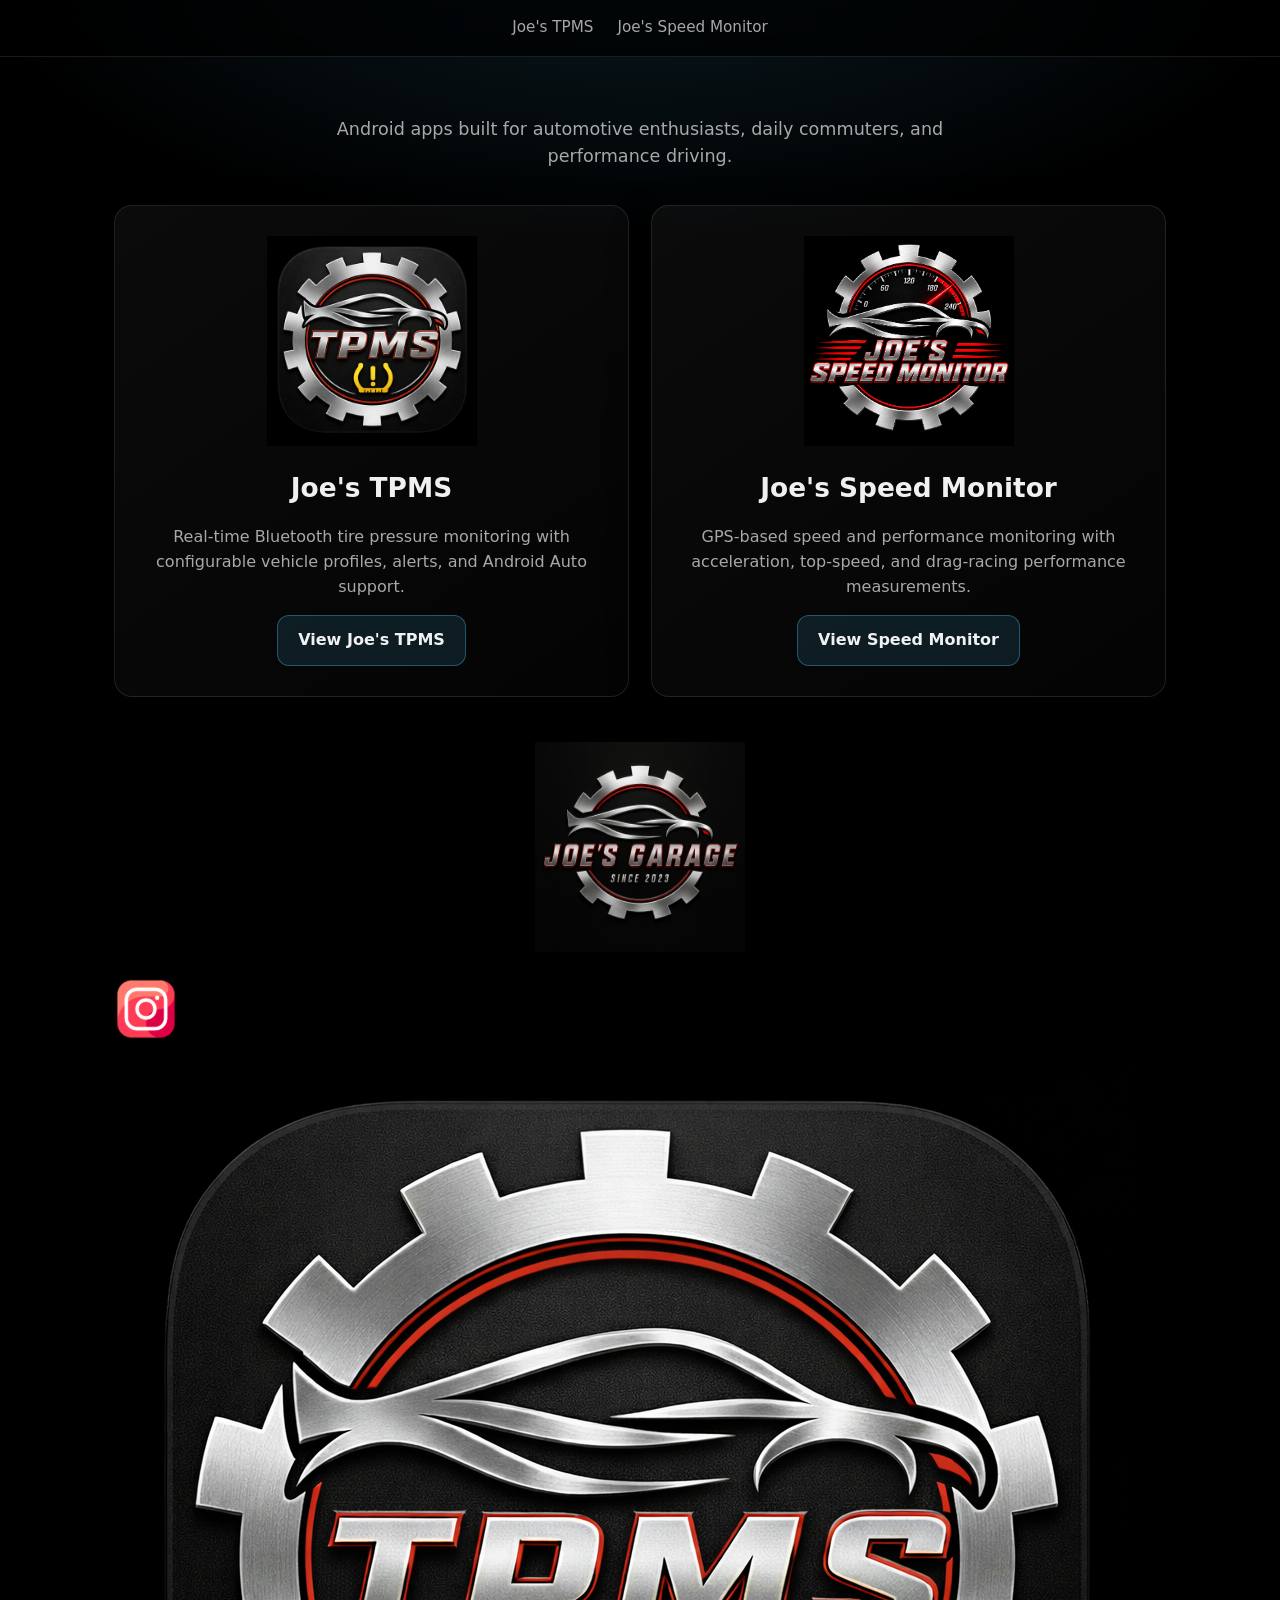
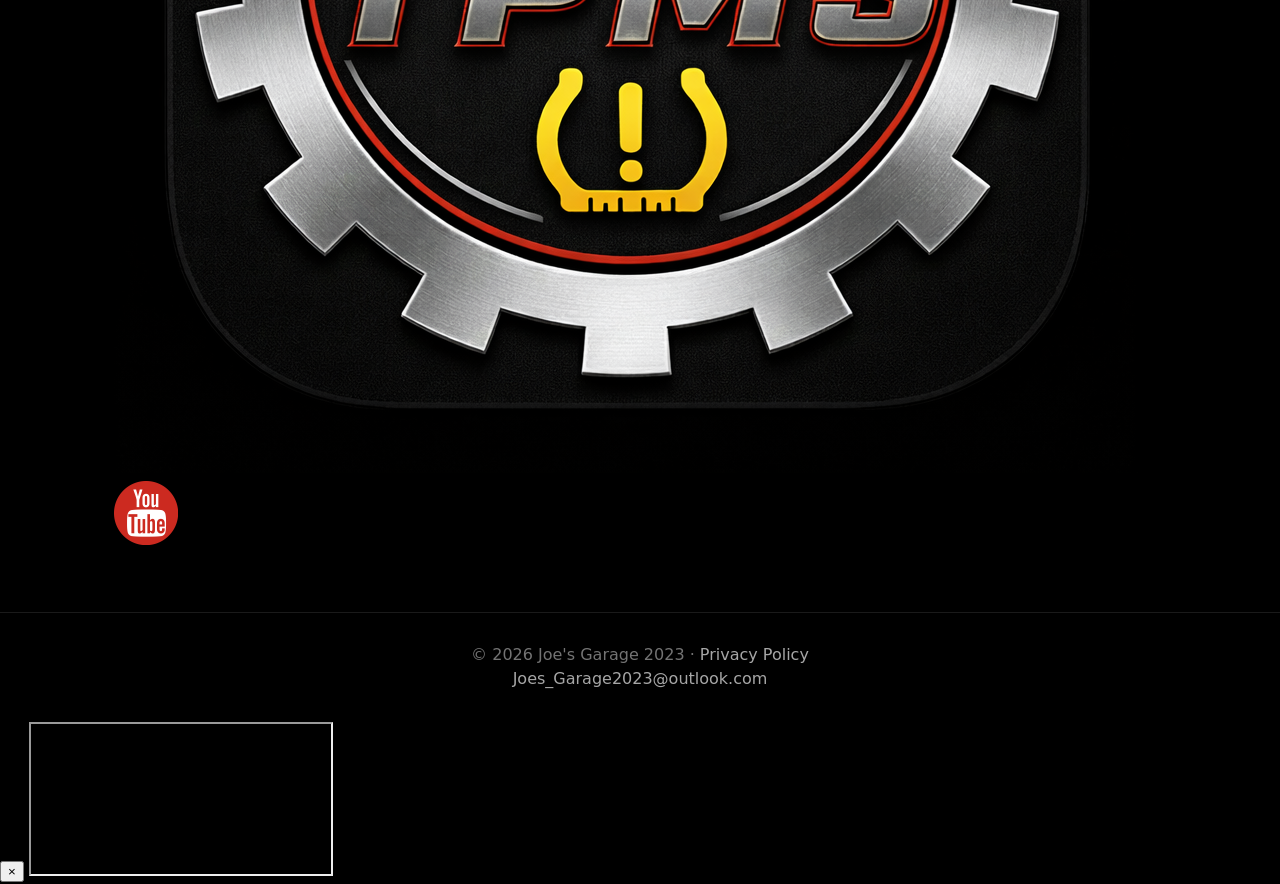
==== index.html @ 5825cf10 "Change Google Play link to developer page Updated Google Play link to point to developer page." ====
<!DOCTYPE html>
<html lang="en">

<head>
    <meta charset="UTF-8">

    <meta
        name="viewport"
        content="width=device-width, initial-scale=1.0"
    >

    <title>Joe's Garage Apps</title>

    <meta
        name="description"
        content="Official website for Joe's Garage 2023 Android apps."
    >

    <link rel="stylesheet" href="/style.css">
</head>

<body>


<header class="site-header">

    <div class="header-inner">

        <nav class="nav-links">

            <a href="/tpms/">
                Joe's TPMS
            </a>

            <a href="/speed-monitor/">
                Joe's Speed Monitor
            </a>

        </nav>

    </div>

</header>


<main class="container">


    <!-- INTRO -->

    <section class="hero">

        <p>
            Android apps built for automotive enthusiasts,
            daily commuters, and performance driving.
        </p>

    </section>


    <!-- APPS -->

    <section class="app-grid">


        <!-- JOE'S TPMS -->

        <article class="app-card">

            <img
                src="/TPMS.png"
                alt="Joe's TPMS"
                class="app-logo"
            >

            <h2>
                Joe's TPMS
            </h2>

            <p>
                Real-time Bluetooth tire pressure monitoring
                with configurable vehicle profiles, alerts,
                and Android Auto support.
            </p>

            <a
                href="/tpms/"
                class="btn"
            >
                View Joe's TPMS
            </a>

        </article>


        <!-- JOE'S SPEED MONITOR -->

        <article class="app-card">

            <img
                src="/speedmonitor.png"
                alt="Joe's Speed Monitor"
                class="app-logo"
            >

            <h2>
                Joe's Speed Monitor
            </h2>

            <p>
                GPS-based speed and performance monitoring
                with acceleration, top-speed, and
                drag-racing performance measurements.
            </p>

            <a
                href="/speed-monitor/"
                class="btn"
            >
                View Speed Monitor
            </a>

        </article>


    </section>


    <!-- MAIN JOE'S GARAGE LOGO -->

    <section class="main-logo-section">

        <img
            src="/main.png"
            alt="Joe's Garage 2023"
            class="main-logo"
        >

    </section>


    <!-- SOCIAL / APP LINKS -->

    <section class="social">

        <!-- Instagram -->

        <a
            href="https://www.instagram.com/joes_garage2023"
            target="_blank"
            rel="noopener noreferrer"
            aria-label="Joe's Garage on Instagram"
        >
            <img
                src="/instagram.png"
                alt="Instagram"
            >
        </a>


        <!-- Google Play -->

        <a
    href="https://play.google.com/store/apps/dev?id=6272658135856942278&hl=en_CA"
    target="_blank"
    rel="noopener noreferrer"
    aria-label="Joe's Garage apps on Google Play"
>
    <img
        src="/TPMS.png"
        alt="Google Play"
    >
</a>


        <!-- YouTube -->

        <a
            href="#"
            onclick="openModal(); return false;"
            aria-label="Joe's Garage on YouTube"
        >
            <img
                src="/youtube.png"
                alt="YouTube"
            >
        </a>

    </section>


</main>


<!-- FOOTER -->

<footer>

    © <span id="year"></span> Joe's Garage 2023 ·

    <a
        href="https://www.freeprivacypolicy.com/live/7d943981-0a21-4744-9359-4c369d4d8d38"
        target="_blank"
        rel="noopener noreferrer"
    >
        Privacy Policy
    </a>

    <br>

    <a href="mailto:Joes_Garage2023@outlook.com">
        Joes_Garage2023@outlook.com
    </a>

</footer>


<!-- YOUTUBE VIDEO MODAL -->

<div
    class="modal"
    id="videoModal"
    onclick="closeModal(event)"
>

    <div class="modal-content">

        <button
            class="modal-close"
            onclick="closeModal()"
            aria-label="Close video"
        >
            ×
        </button>

        <iframe
            src="https://www.youtube.com/embed/DjFvIs5jUjI"
            title="Joe's Garage YouTube Video"
            allow="accelerometer; autoplay; clipboard-write; encrypted-media; gyroscope; picture-in-picture"
            allowfullscreen
        >
        </iframe>

    </div>

</div>


<script>

    document.getElementById("year").textContent =
        new Date().getFullYear();


    function openModal() {

        document.getElementById("videoModal").style.display =
            "flex";

    }


    function closeModal(event) {

        if (
            !event ||
            event.target.id === "videoModal"
        ) {

            document.getElementById("videoModal").style.display =
                "none";

        }

    }

</script>


</body>

</html>
---- style.css ----
:root {
    --bg: #000000;
    --panel: #0b0b0b;
    --panel2: #111111;
    --border: rgba(255, 255, 255, .10);
    --text: rgba(255, 255, 255, .94);
    --muted: rgba(255, 255, 255, .65);
    --muted2: rgba(255, 255, 255, .45);
    --accent: #4fc3f7;
    --radius: 18px;
    --max: 1100px;
    --shadow: 0 15px 40px rgba(0, 0, 0, .45);
}


/* GLOBAL */

* {
    box-sizing: border-box;
}

html,
body {
    margin: 0;
    min-height: 100%;
}

body {
    background:
        radial-gradient(
            1000px 500px at 50% -100px,
            rgba(79, 195, 247, .15),
            transparent 70%
        ),
        var(--bg);

    color: var(--text);

    font-family:
        ui-sans-serif,
        system-ui,
        -apple-system,
        BlinkMacSystemFont,
        "Segoe UI",
        Roboto,
        Arial,
        sans-serif;

    line-height: 1.55;
}

a {
    color: inherit;
    text-decoration: none;
}

.container {
    width: 100%;
    max-width: var(--max);
    margin: 0 auto;
    padding: 24px;
}


/* HEADER */

.site-header {
    border-bottom: 1px solid var(--border);
    background: rgba(0, 0, 0, .7);
    backdrop-filter: blur(12px);

    position: sticky;
    top: 0;
    z-index: 20;
}

.header-inner {
    max-width: var(--max);
    margin: 0 auto;
    padding: 16px 24px;

    display: flex;
    align-items: center;
    justify-content: center;
    gap: 20px;
}

.site-name {
    font-size: 1.1rem;
    font-weight: 800;
    letter-spacing: .03em;
}

.nav-links {
    display: flex;
    gap: 24px;
    align-items: center;
    justify-content: center;
}

.nav-links a {
    color: var(--muted);
    font-size: .95rem;

    transition: color .2s ease;
}

.nav-links a:hover {
    color: var(--text);
}


/* HOMEPAGE INTRO */

.hero {
    padding: 35px 0 15px;
    text-align: center;
}

.hero p {
    max-width: 620px;
    margin: 0 auto;

    color: var(--muted);
    font-size: 1.1rem;
}


/* APP CARDS */

.app-grid {
    display: grid;
    grid-template-columns: repeat(2, 1fr);

    gap: 22px;

    margin: 20px 0 35px;
}

.app-card {
    background:
        linear-gradient(
            145deg,
            rgba(255, 255, 255, .045),
            rgba(255, 255, 255, .015)
        );

    border: 1px solid var(--border);
    border-radius: var(--radius);

    padding: 30px;

    text-align: center;

    box-shadow: var(--shadow);

    transition:
        transform .25s ease,
        border-color .25s ease,
        box-shadow .25s ease;
}

.app-card:hover {
    transform: translateY(-4px);

    border-color: rgba(79, 195, 247, .35);

    box-shadow:
        0 20px 50px rgba(0, 0, 0, .5),
        0 0 25px rgba(79, 195, 247, .08);
}

.app-logo {
    width: 100%;
    max-width: 210px;
    height: 210px;

    object-fit: contain;

    margin: 0 auto 22px;

    display: block;
}

.app-card h2 {
    margin: 0 0 10px;

    font-size: 1.65rem;
}

.app-card p {
    color: var(--muted);

    min-height: 74px;
}


/* MAIN JOE'S GARAGE LOGO */

.main-logo-section {
    text-align: center;

    padding: 10px 0 25px;
}

.main-logo {
    width: 210px;
    height: 210px;

    object-fit: contain;

    display: block;

    margin: 0 auto;
}


/* BUTTONS */

.btn {
    display: inline-block;

    padding: 12px 20px;

    border-radius: 12px;

    border: 1px solid rgba(79, 195, 247, .35);

    background: rgba(79, 195, 247, .12);

    color: var(--text);

    font-weight: 700;

    transition:
        background .2s ease,
        border-color .2s ease;
}

.btn:hover {
    background: rgba(79, 195, 247, .22);

    border-color: rgba(79, 195, 247, .55);
}

.btn.secondary {
    background: rgba(255, 255, 255, .06);

    border-color: var(--border);
}

.btn.disabled {
    opacity: .5;

    cursor: default;
}


/* APP DETAIL PAGES */

.app-hero {
    text-align: center;

    padding: 55px 0 30px;
}

.app-hero img {
    max-width: 230px;

    width: 100%;

    object-fit: contain;
}

.app-hero h1 {
    margin-bottom: 8px;
}

.app-hero p {
    color: var(--muted);
}

.content-grid {
    display: grid;

    grid-template-columns: repeat(2, 1fr);

    gap: 20px;

    margin-top: 30px;
}

.card {
    background: var(--panel);

    border: 1px solid var(--border);

    border-radius: var(--radius);

    padding: 24px;

    box-shadow: var(--shadow);
}

.card h2 {
    margin-top: 0;
}

.card p,
.card li {
    color: var(--muted);
}

.feature-list {
    padding-left: 22px;
}


/* FOOTER */

footer {
    border-top: 1px solid var(--border);

    color: var(--muted2);

    text-align: center;

    padding: 30px 20px;

    margin-top: 35px;
}

footer a {
    color: var(--muted);
}

footer a:hover {
    color: var(--text);
}


/* MOBILE */

@media (max-width: 800px) {

    .container {
        padding: 18px;
    }

    .app-grid,
    .content-grid {
        grid-template-columns: 1fr;
    }

    .header-inner {
        flex-direction: column;

        gap: 10px;

        padding: 14px 18px;
    }

    .nav-links {
        gap: 18px;
    }

    .hero {
        padding: 28px 0 12px;
    }

    .hero p {
        font-size: 1rem;
    }

    .app-grid {
        margin-top: 18px;
    }

    .app-card {
        padding: 24px;
    }

    .app-card p {
        min-height: auto;
    }

    .main-logo {
        width: 190px;
        height: 190px;
    }

    .main-logo-section {
        padding-top: 5px;
    }
}
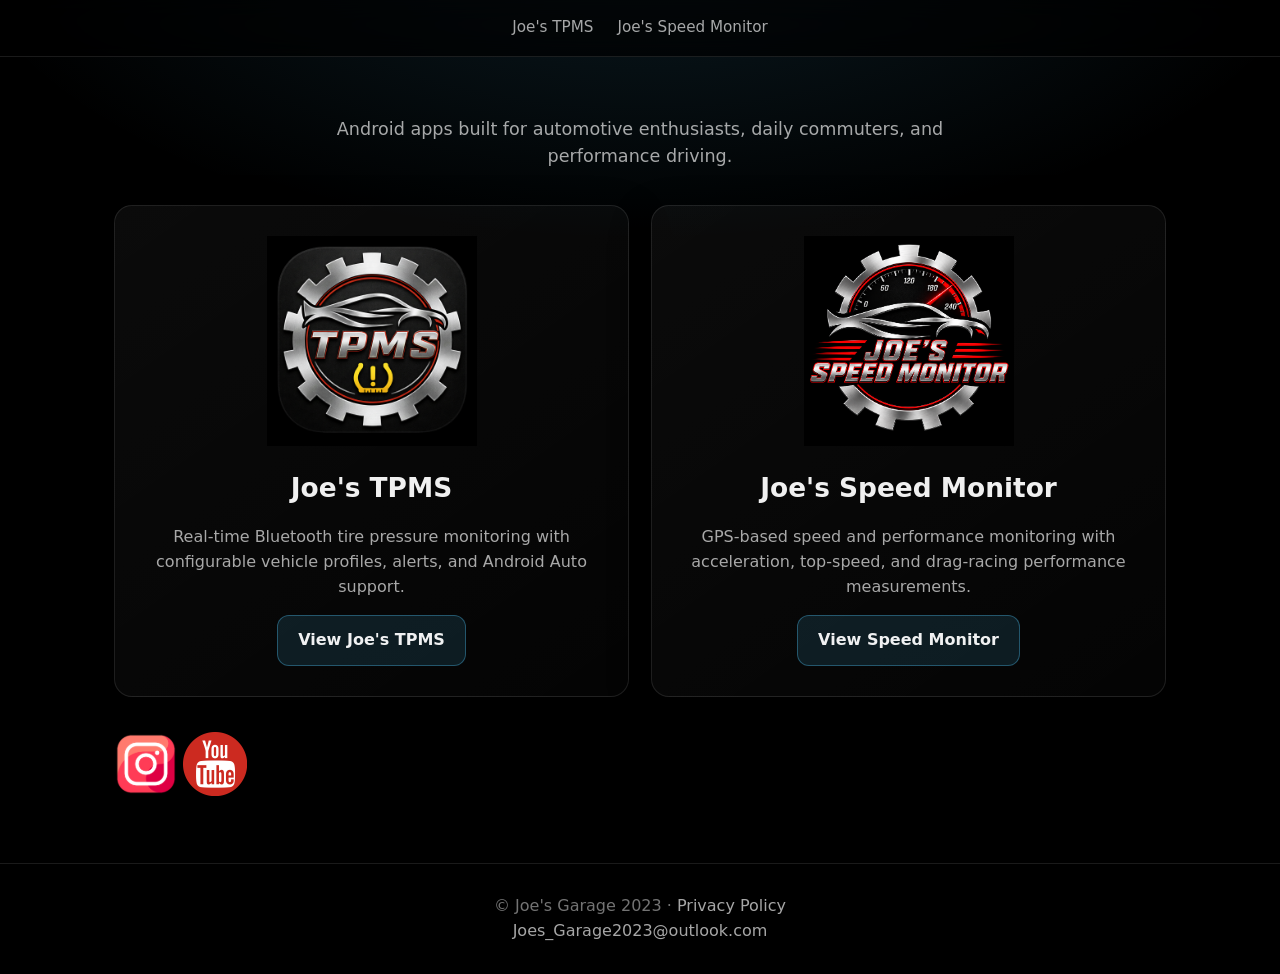
==== commit 2bec1a96: "Remove logo, Google Play image, and video modal Removed Joe's Garage logo, Google Play image, and Yo" ====
--- a/index.html
+++ b/index.html
@@ -125,18 +125,6 @@
 
     </section>
 
-
-    <!-- MAIN JOE'S GARAGE LOGO -->
-
-    <section class="main-logo-section">
-
-        <img
-            src="/main.png"
-            alt="Joe's Garage 2023"
-            class="main-logo"
-        >
-
-    </section>
 
 
     <!-- SOCIAL / APP LINKS -->
@@ -166,13 +154,7 @@
     rel="noopener noreferrer"
     aria-label="Joe's Garage apps on Google Play"
 >
-    <img
-        src="/TPMS.png"
-        alt="Google Play"
-    >
-</a>
-
-
+    
         <!-- YouTube -->
 
         <a
@@ -215,68 +197,6 @@
 </footer>
 
 
-<!-- YOUTUBE VIDEO MODAL -->
-
-<div
-    class="modal"
-    id="videoModal"
-    onclick="closeModal(event)"
->
-
-    <div class="modal-content">
-
-        <button
-            class="modal-close"
-            onclick="closeModal()"
-            aria-label="Close video"
-        >
-            ×
-        </button>
-
-        <iframe
-            src="https://www.youtube.com/embed/DjFvIs5jUjI"
-            title="Joe's Garage YouTube Video"
-            allow="accelerometer; autoplay; clipboard-write; encrypted-media; gyroscope; picture-in-picture"
-            allowfullscreen
-        >
-        </iframe>
-
-    </div>
-
-</div>
-
-
-<script>
-
-    document.getElementById("year").textContent =
-        new Date().getFullYear();
-
-
-    function openModal() {
-
-        document.getElementById("videoModal").style.display =
-            "flex";
-
-    }
-
-
-    function closeModal(event) {
-
-        if (
-            !event ||
-            event.target.id === "videoModal"
-        ) {
-
-            document.getElementById("videoModal").style.display =
-                "none";
-
-        }
-
-    }
-
-</script>
-
-
 </body>
 
 </html>
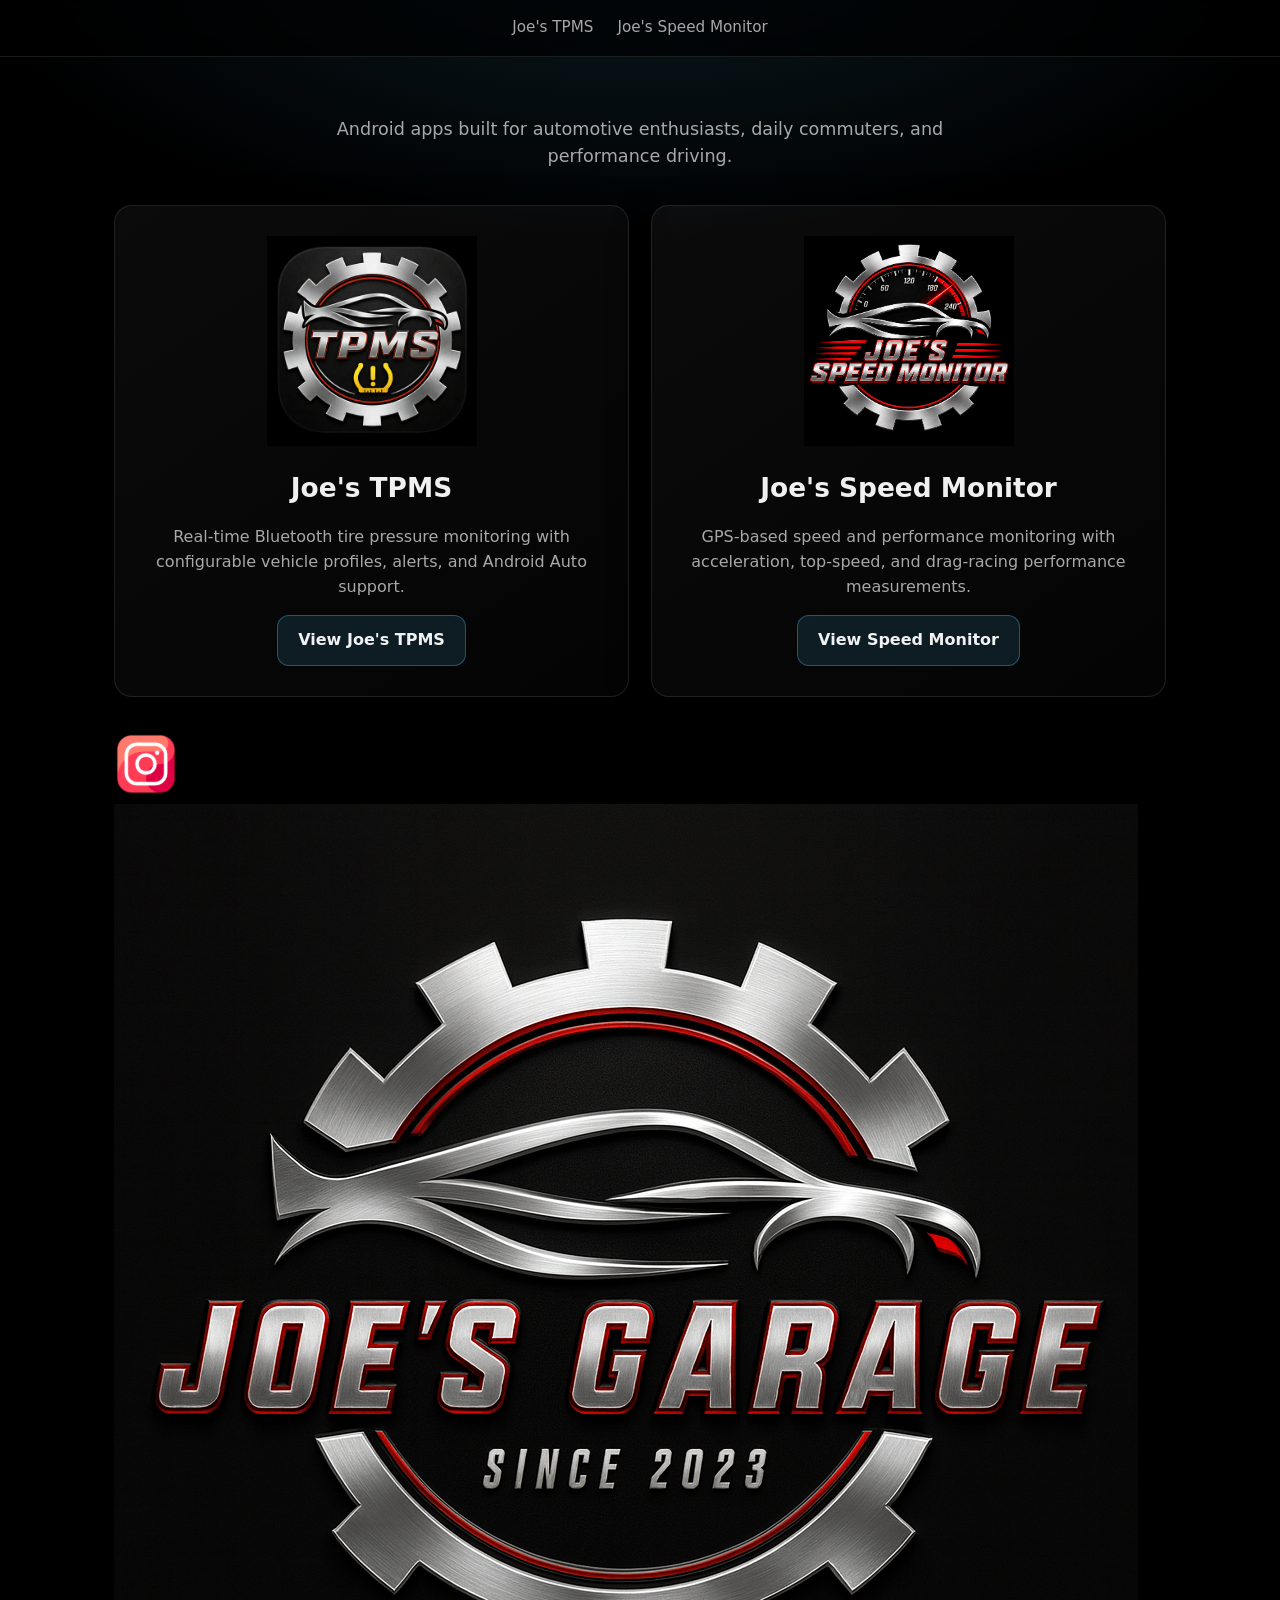
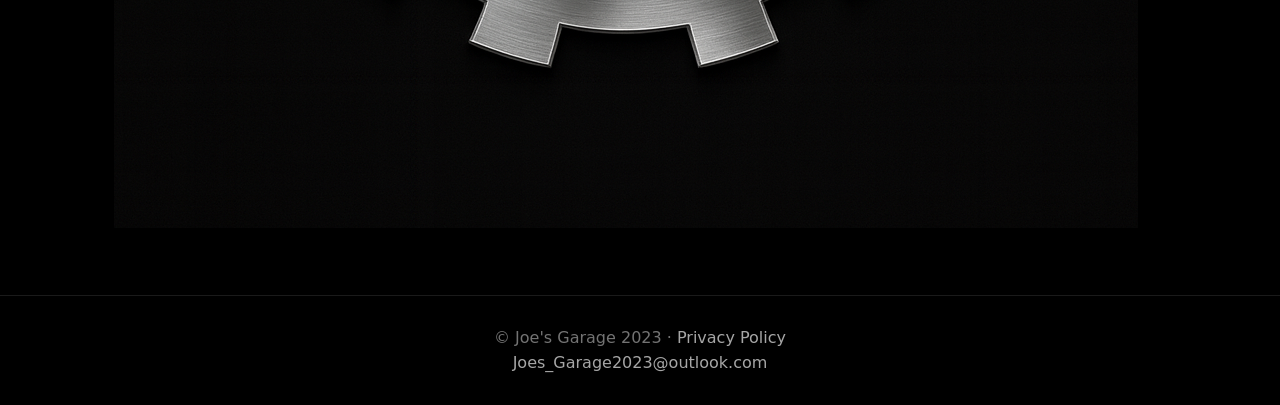
==== commit d71c9371: "Update index.html" ====
--- a/index.html
+++ b/index.html
@@ -129,46 +129,38 @@
 
     <!-- SOCIAL / APP LINKS -->
 
-    <section class="social">
+<section class="social">
 
-        <!-- Instagram -->
+    <!-- INSTAGRAM -->
 
-        <a
-            href="https://www.instagram.com/joes_garage2023"
-            target="_blank"
-            rel="noopener noreferrer"
-            aria-label="Joe's Garage on Instagram"
+    <a
+        href="https://www.instagram.com/joes_garage2023"
+        target="_blank"
+        rel="noopener noreferrer"
+        aria-label="Joe's Garage on Instagram"
+    >
+        <img
+            src="/instagram.png"
+            alt="Instagram"
         >
-            <img
-                src="/instagram.png"
-                alt="Instagram"
-            >
-        </a>
+    </a>
 
 
-        <!-- Google Play -->
+    <!-- GOOGLE PLAY -->
 
-        <a
-    href="https://play.google.com/store/apps/dev?id=6272658135856942278&hl=en_CA"
-    target="_blank"
-    rel="noopener noreferrer"
-    aria-label="Joe's Garage apps on Google Play"
->
-    
-        <!-- YouTube -->
+    <a
+        href="https://play.google.com/store/apps/dev?id=6272658135856942278&hl=en_CA"
+        target="_blank"
+        rel="noopener noreferrer"
+        aria-label="Joe's Garage apps on Google Play"
+    >
+        <img
+            src="/main.png"
+            alt="Google Play"
+        >
+    </a>
 
-        <a
-            href="#"
-            onclick="openModal(); return false;"
-            aria-label="Joe's Garage on YouTube"
-        >
-            <img
-                src="/youtube.png"
-                alt="YouTube"
-            >
-        </a>
-
-    </section>
+</section>
 
 
 </main>
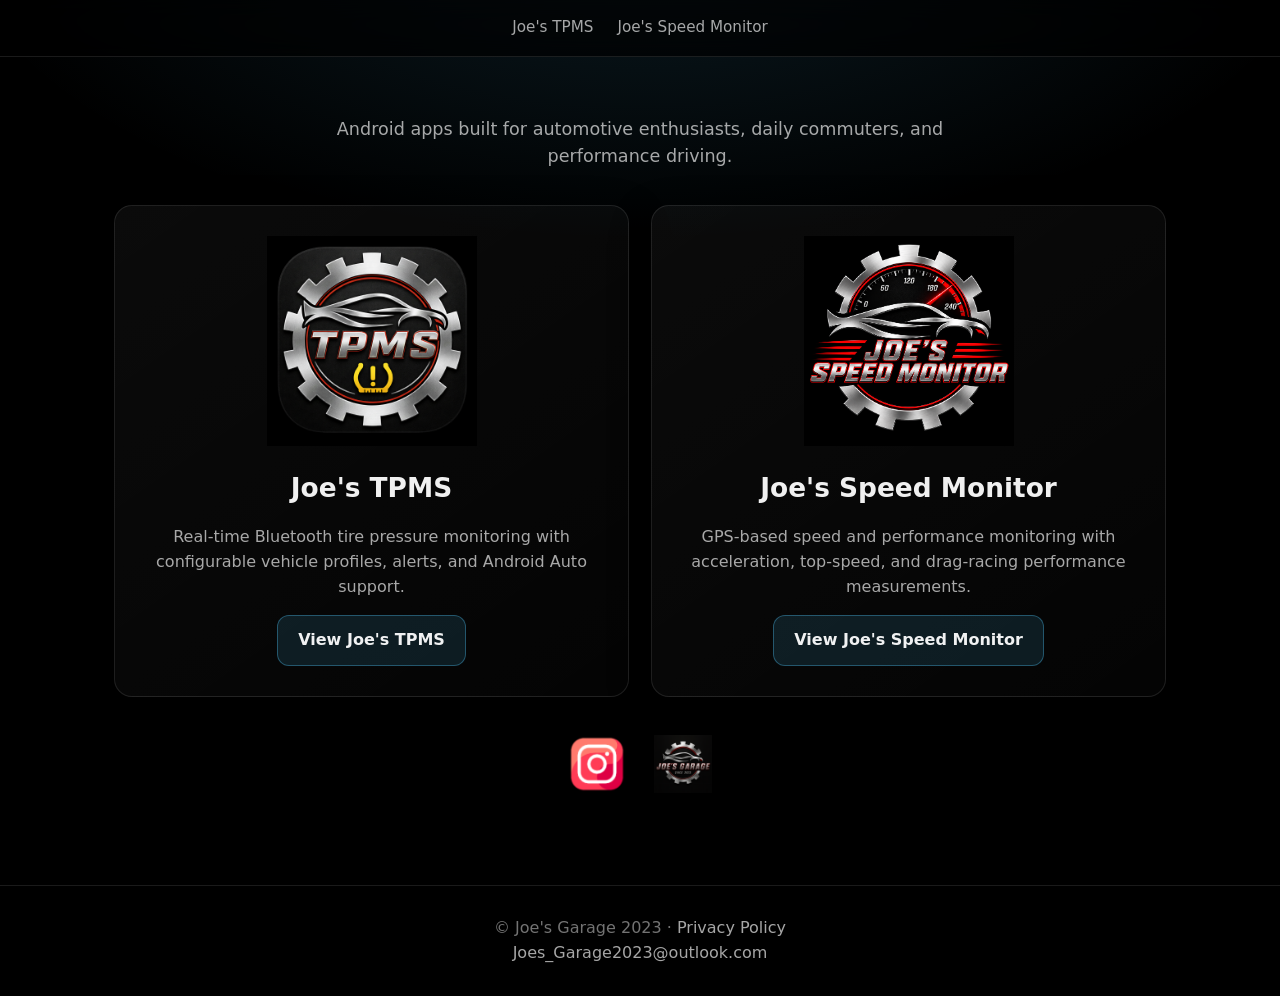
==== commit d022421b: "Update link text for speed monitor" ====
--- a/index.html
+++ b/index.html
@@ -117,7 +117,7 @@
                 href="/speed-monitor/"
                 class="btn"
             >
-                View Speed Monitor
+                View Joe's Speed Monitor
             </a>
 
         </article>
--- a/style.css
+++ b/style.css
@@ -316,6 +316,46 @@
 }
 
 
+/* SOCIAL / APP LINKS */
+
+.social {
+    display: flex;
+    align-items: center;
+    justify-content: center;
+
+    gap: 22px;
+
+    margin: 10px 0 30px;
+}
+
+.social a {
+    width: 64px;
+    height: 64px;
+
+    display: flex;
+    align-items: center;
+    justify-content: center;
+
+    transition:
+        transform .2s ease,
+        opacity .2s ease;
+}
+
+.social a:hover {
+    transform: translateY(-3px);
+    opacity: .8;
+}
+
+.social img {
+    width: 58px;
+    height: 58px;
+
+    object-fit: contain;
+
+    display: block;
+}
+
+
 /* FOOTER */
 
 footer {
@@ -392,4 +432,18 @@
     .main-logo-section {
         padding-top: 5px;
     }
-}
+
+    .social {
+        gap: 20px;
+    }
+
+    .social a {
+        width: 60px;
+        height: 60px;
+    }
+
+    .social img {
+        width: 54px;
+        height: 54px;
+    }
+}
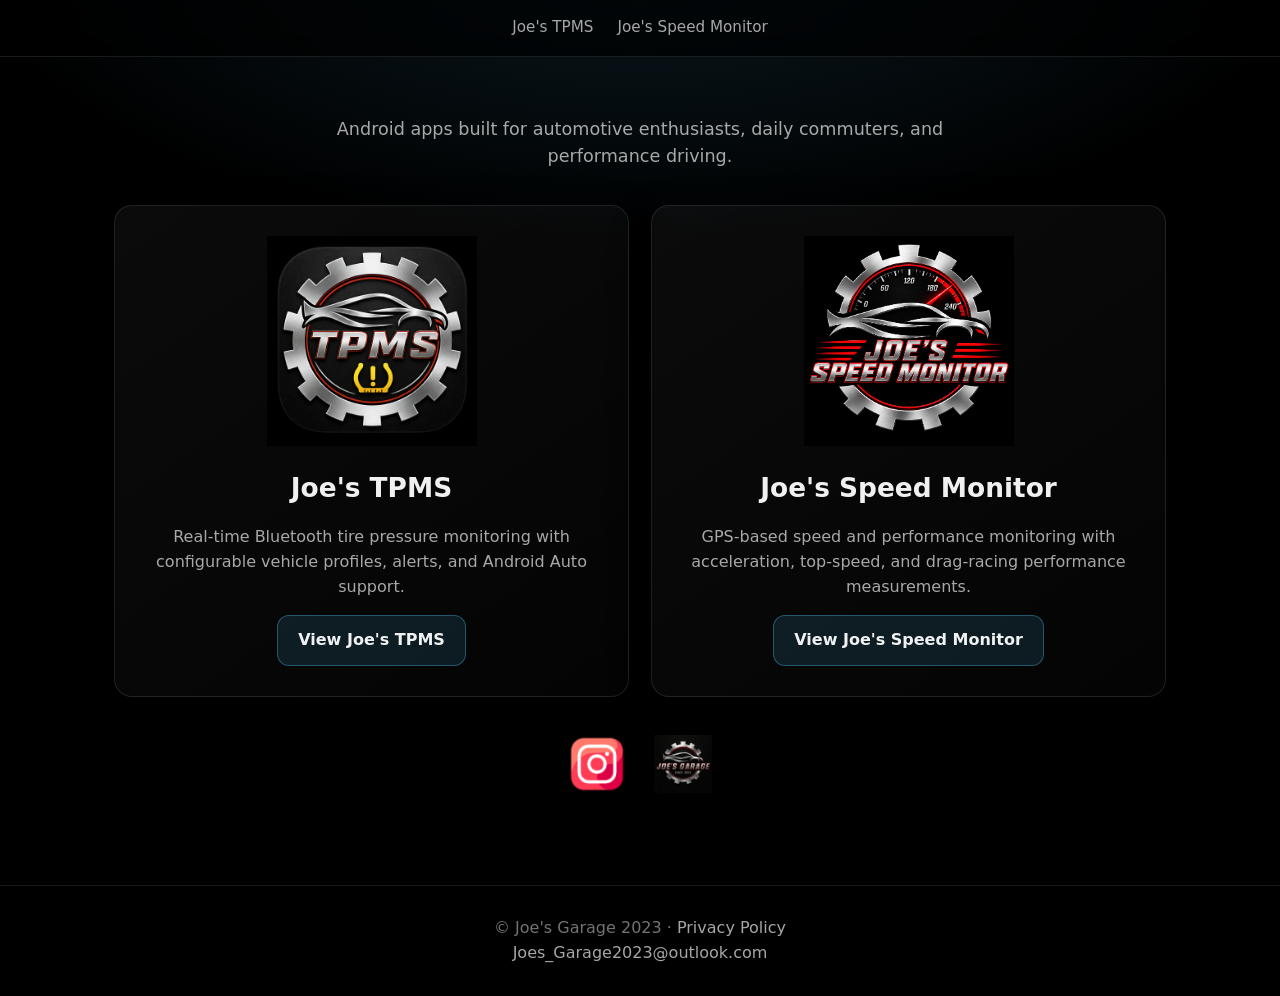
==== commit 1b94f9e0: "Remove unnecessary span for copyright year" ====
--- a/index.html
+++ b/index.html
@@ -170,7 +170,7 @@
 
 <footer>
 
-    © <span id="year"></span> Joe's Garage 2023 ·
+    © Joe's Garage 2023 ·
 
     <a
         href="https://www.freeprivacypolicy.com/live/7d943981-0a21-4744-9359-4c369d4d8d38"
--- a/style.css
+++ b/style.css
@@ -315,6 +315,35 @@
     padding-left: 22px;
 }
 
+/* SCREENSHOTS */
+
+.screenshot-section {
+    margin-top: 35px;
+    text-align: center;
+}
+
+.screenshot-section h2 {
+    margin-bottom: 22px;
+}
+
+.screenshot-grid {
+    display: grid;
+    grid-template-columns: repeat(3, 1fr);
+    gap: 20px;
+    align-items: start;
+}
+
+.screenshot-grid img {
+    width: 100%;
+    height: auto;
+
+    display: block;
+
+    border-radius: 14px;
+    border: 1px solid var(--border);
+
+    box-shadow: var(--shadow);
+}
 
 /* SOCIAL / APP LINKS */
 
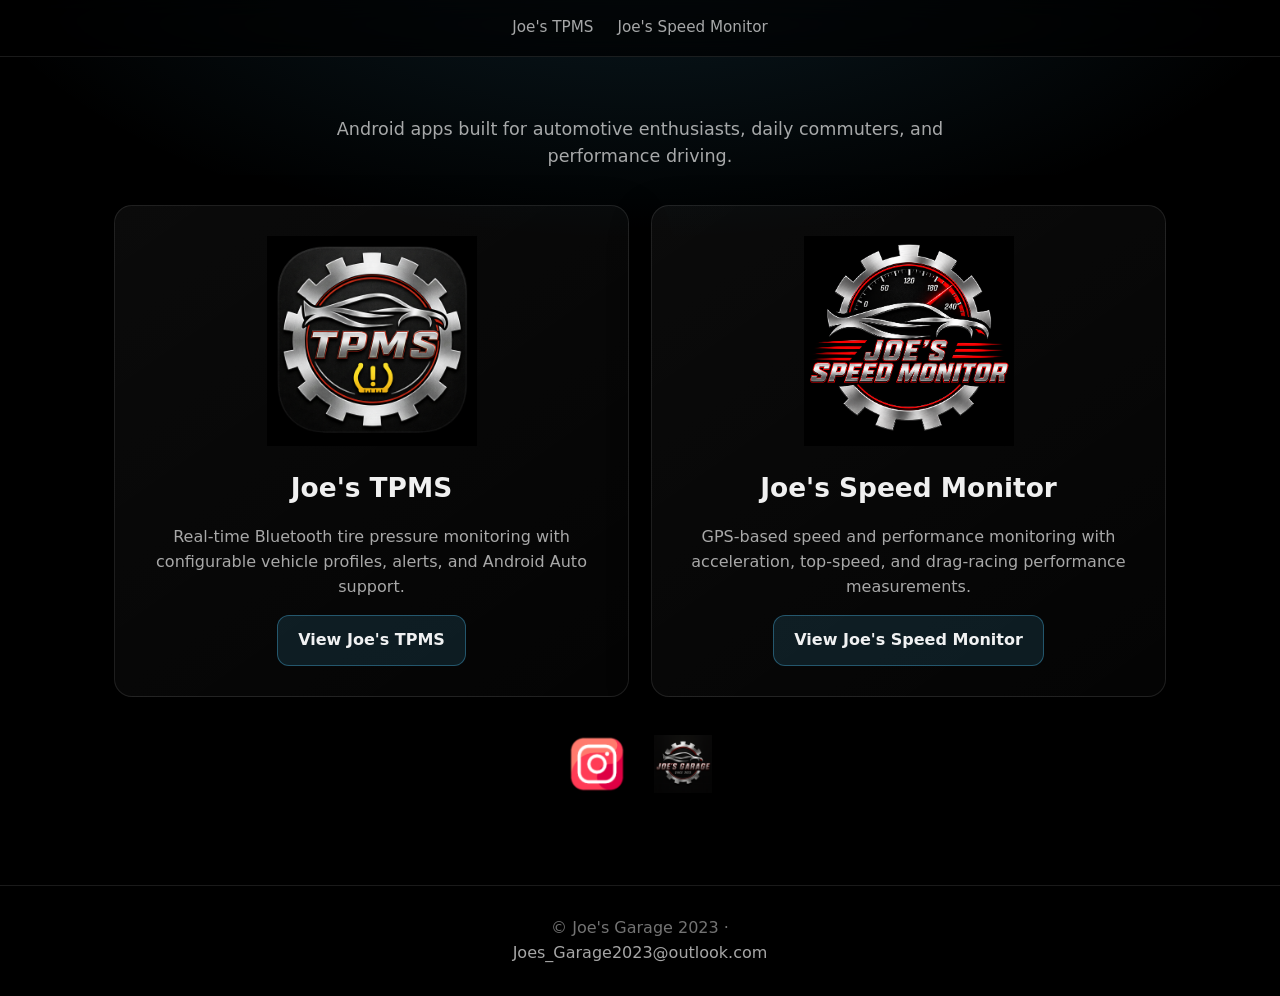
==== commit 32404c68: "Remove Privacy Policy link from index.html Removed Privacy Policy link from footer." ====
--- a/index.html
+++ b/index.html
@@ -172,14 +172,6 @@
 
     © Joe's Garage 2023 ·
 
-    <a
-        href="https://www.freeprivacypolicy.com/live/7d943981-0a21-4744-9359-4c369d4d8d38"
-        target="_blank"
-        rel="noopener noreferrer"
-    >
-        Privacy Policy
-    </a>
-
     <br>
 
     <a href="mailto:Joes_Garage2023@outlook.com">
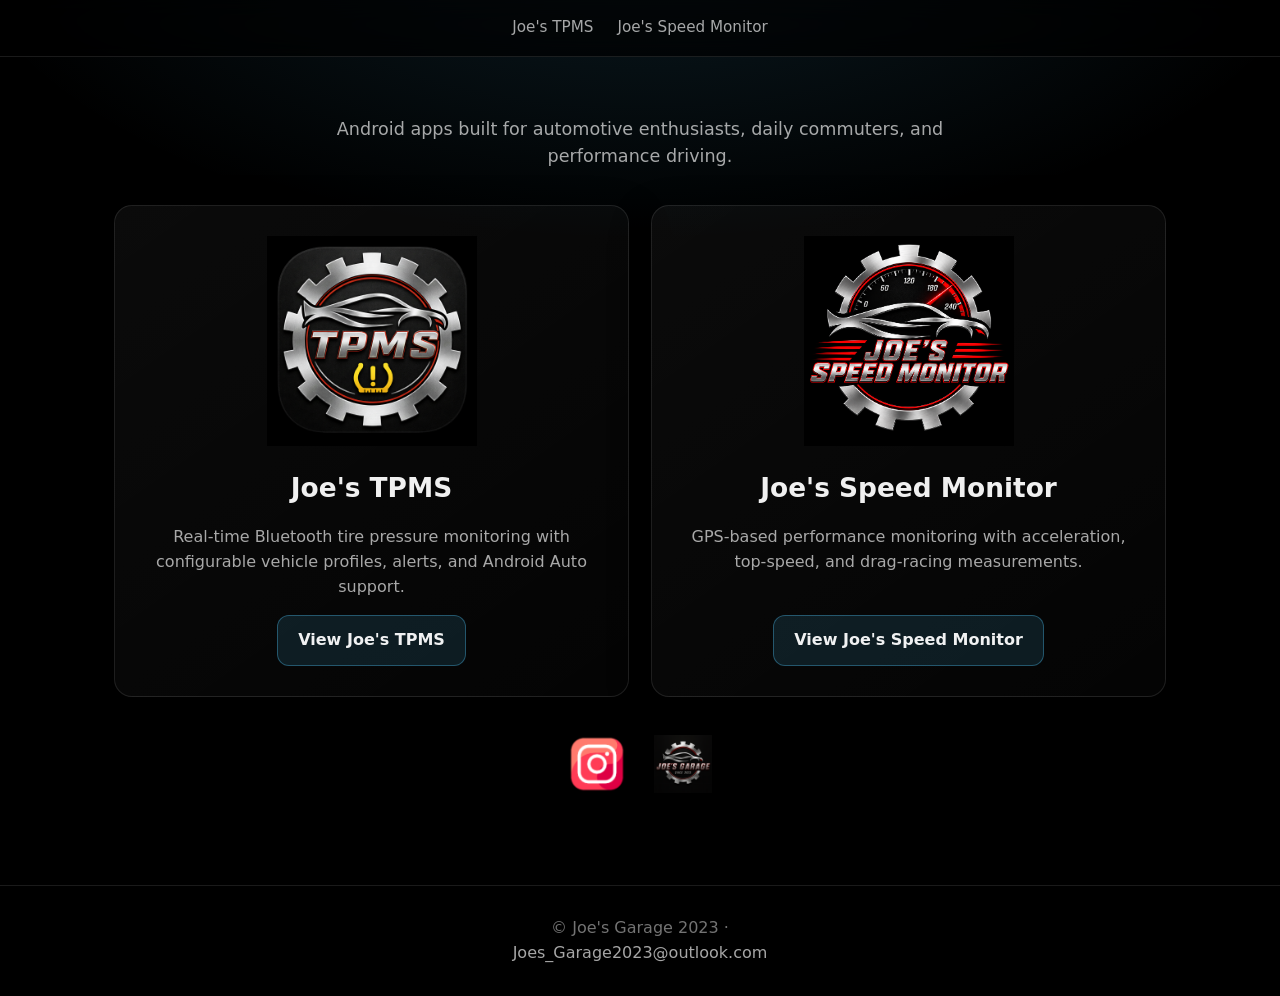
==== commit 6d31fcb7: "Update description in index.html" ====
--- a/index.html
+++ b/index.html
@@ -108,9 +108,9 @@
             </h2>
 
             <p>
-                GPS-based speed and performance monitoring
+                GPS-based performance monitoring
                 with acceleration, top-speed, and
-                drag-racing performance measurements.
+                drag-racing measurements.
             </p>
 
             <a
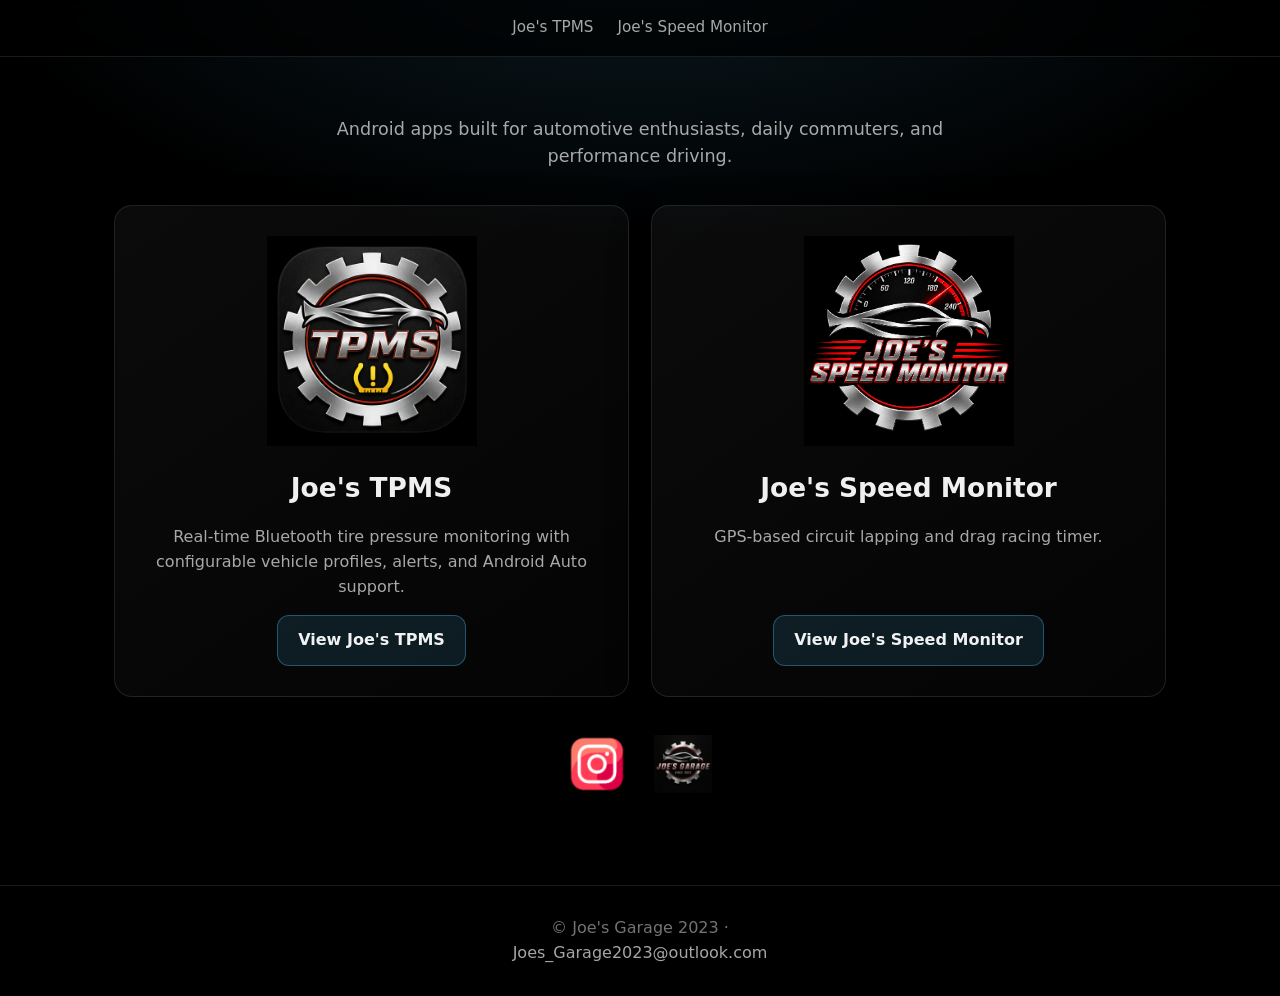
==== commit 3d122597: "Update description for speed monitor feature" ====
--- a/index.html
+++ b/index.html
@@ -108,9 +108,7 @@
             </h2>
 
             <p>
-                GPS-based performance monitoring
-                with acceleration, top-speed, and
-                drag-racing measurements.
+                GPS-based circuit lapping and drag racing timer.
             </p>
 
             <a
